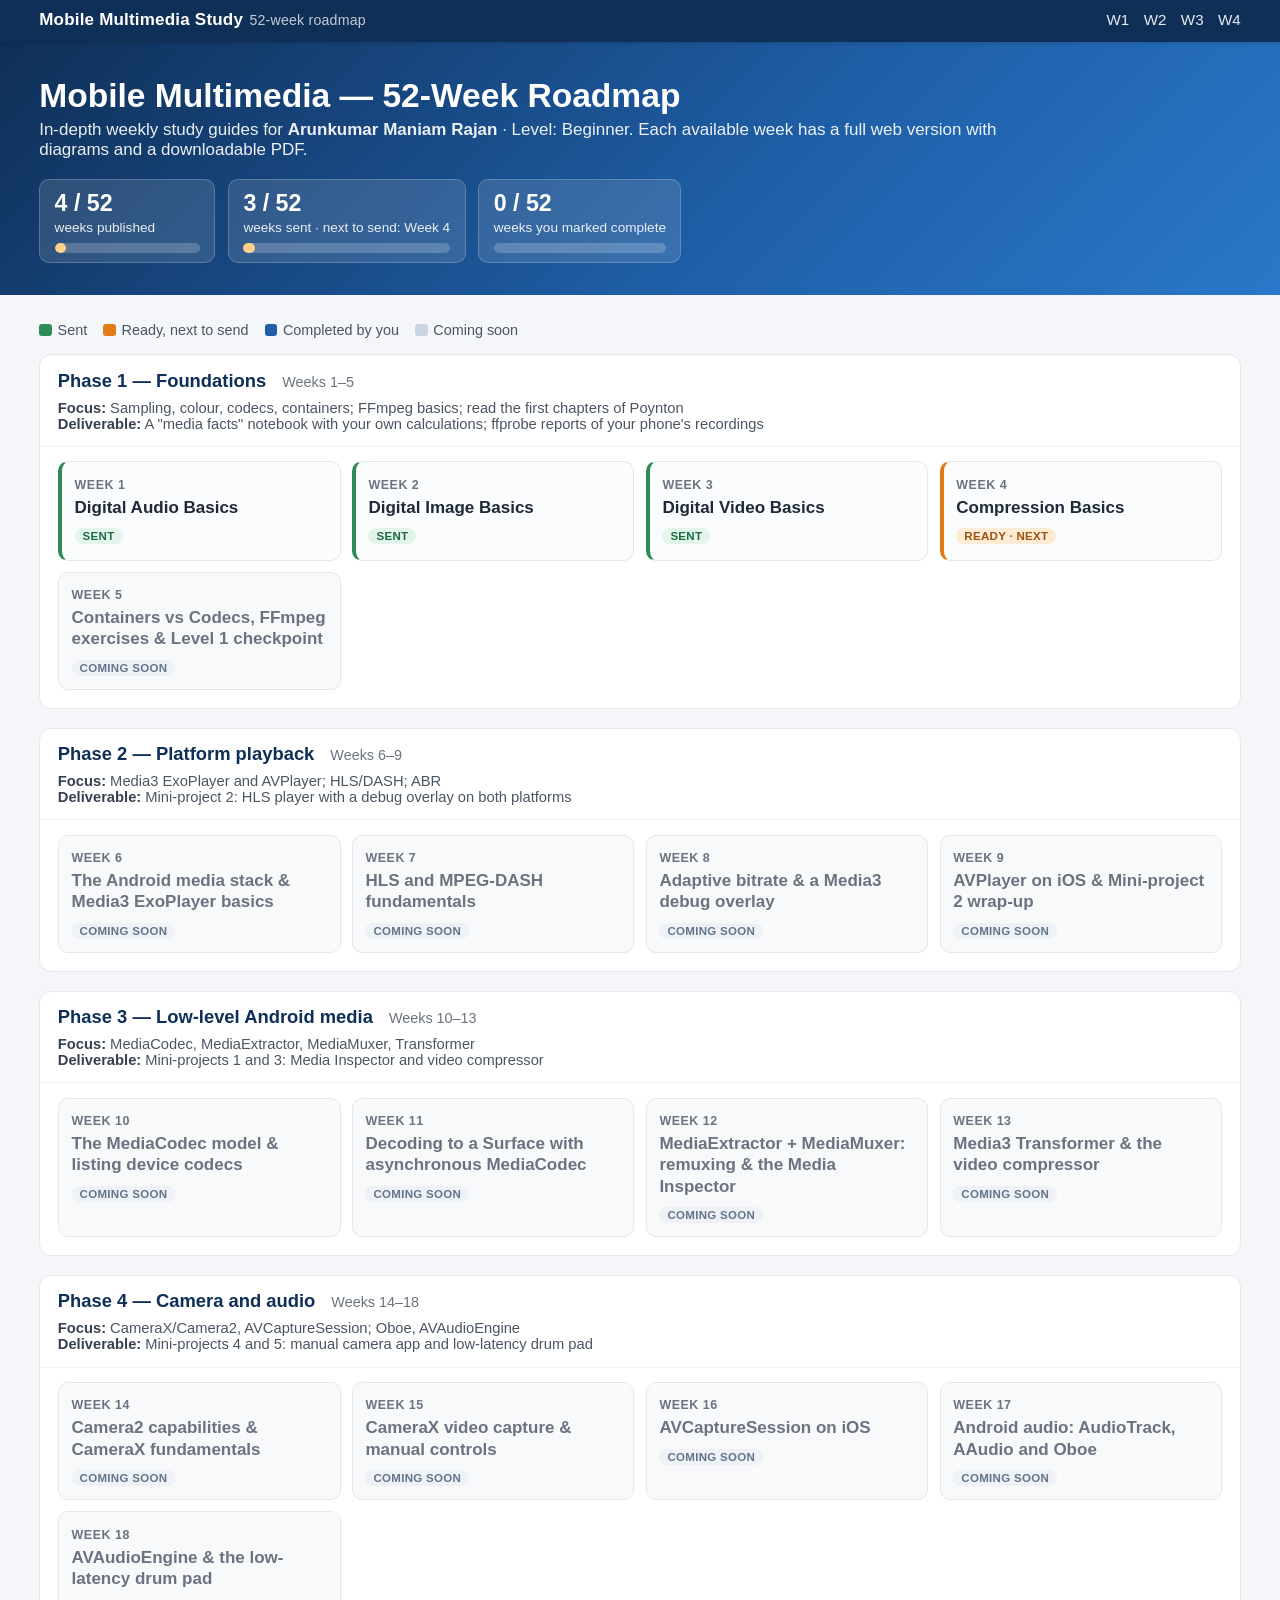
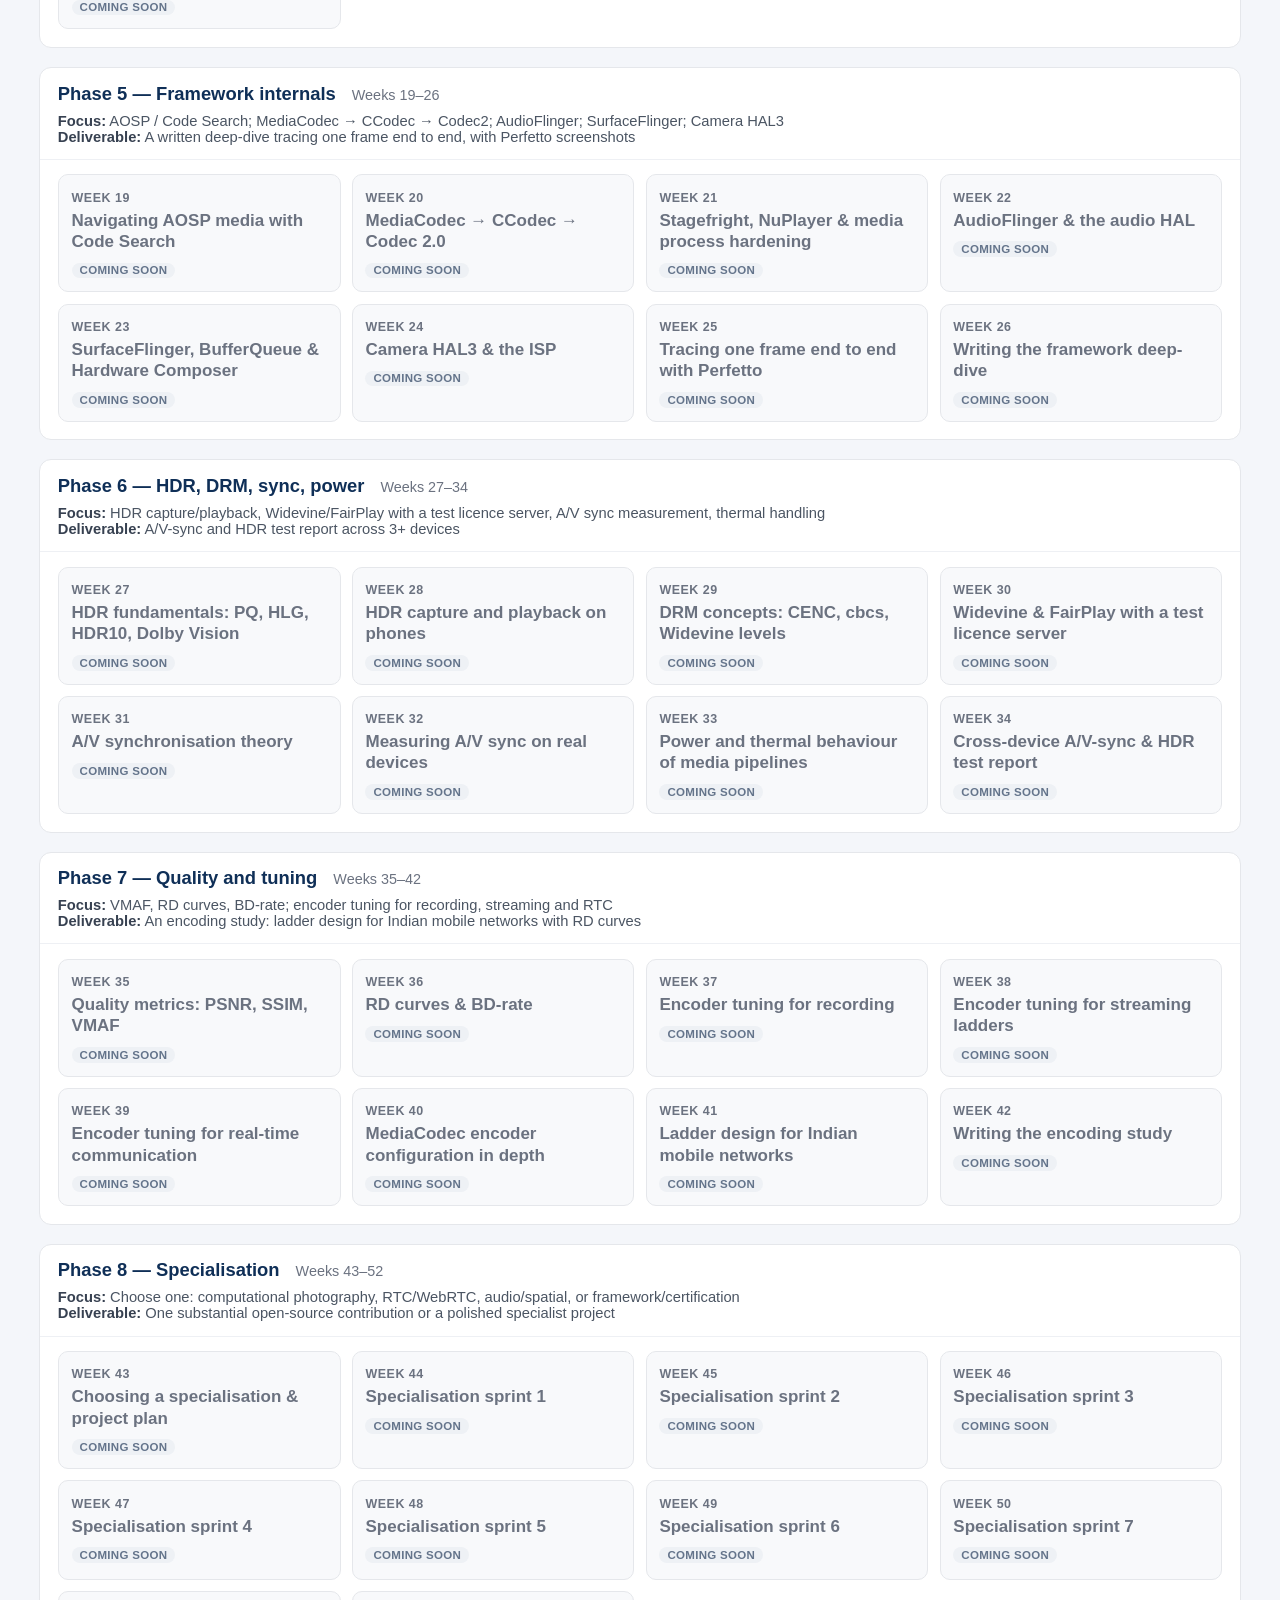
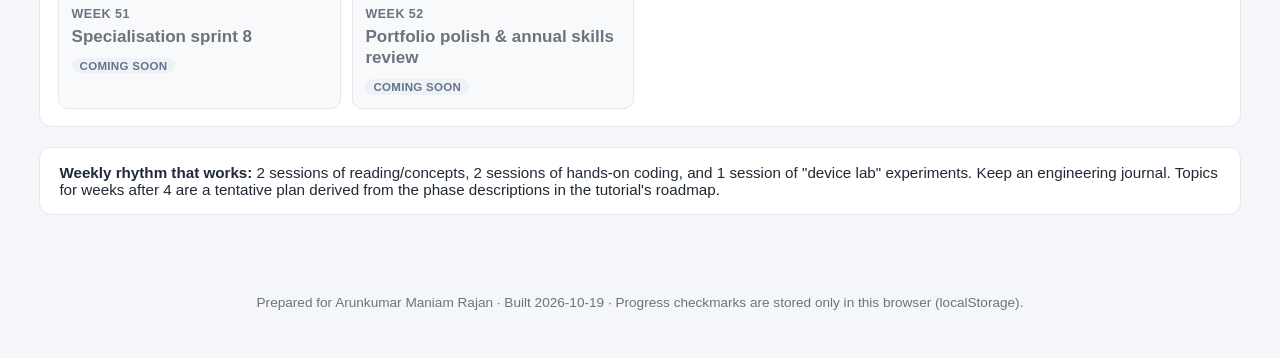
==== index.html @ 321864ba "Mobile multimedia study site: weeks 1-4" ====
<!doctype html><html lang="en-IN"><head><meta charset="utf-8">
<meta name="viewport" content="width=device-width, initial-scale=1">
<title>Mobile Multimedia — 52-Week Study Roadmap</title>
<link rel="stylesheet" href="assets/pygments.css"><link rel="stylesheet" href="assets/content.css">
<link rel="stylesheet" href="assets/site.css">
<script defer src="assets/app.js"></script></head><body><div class="topbar"><div class="inner">
<a class="brand" href="index.html">Mobile Multimedia Study<small>52-week roadmap</small></a>
<nav><a href="weeks/week-01.html">W1</a><a href="weeks/week-02.html">W2</a><a href="weeks/week-03.html">W3</a><a href="weeks/week-04.html">W4</a></nav></div><div class="readbar"></div></div>
<section class="hero"><div class="inner">
  <h1>Mobile Multimedia — 52-Week Roadmap</h1>
  <p>In-depth weekly study guides for <b>Arunkumar Maniam Rajan</b> · Level: Beginner.
  Each available week has a full web version with diagrams and a downloadable PDF.</p>
  <div class="stats">
    <div class="stat"><b>4 / 52</b><span>weeks published</span><div class="pbar"><i style="width:7.7%"></i></div></div>
    <div class="stat"><b>3 / 52</b><span>weeks sent · next to send: Week 4</span><div class="pbar"><i style="width:5.8%"></i></div></div>
    <div class="stat"><b id="stat-done">0 / 52</b><span>weeks you marked complete</span><div class="pbar"><i class="done" id="bar-done" style="width:0"></i></div></div>
  </div>
</div></section>
<main class="page">
  <div class="legend"><span class="l-sent">Sent</span><span class="l-ready">Ready, next to send</span>
  <span class="l-done">Completed by you</span><span class="l-soon">Coming soon</span></div>
  <section class="phase"><header><h2>Phase 1 — Foundations</h2>
<span class="wk">Weeks 1–5</span><p><b>Focus:</b> Sampling, colour, codecs, containers; FFmpeg basics; read the first chapters of Poynton<br><b>Deliverable:</b> A &quot;media facts&quot; notebook with your own calculations; ffprobe reports of your phone&#x27;s recordings</p>
</header><div class="weeks"><a class="card available" data-week="1" data-available="1" href="weeks/week-01.html"><span class="num">Week 1</span><span class="t">Digital Audio Basics</span><span class="badge b-sent">SENT</span></a><a class="card available" data-week="2" data-available="1" href="weeks/week-02.html"><span class="num">Week 2</span><span class="t">Digital Image Basics</span><span class="badge b-sent">SENT</span></a><a class="card available" data-week="3" data-available="1" href="weeks/week-03.html"><span class="num">Week 3</span><span class="t">Digital Video Basics</span><span class="badge b-sent">SENT</span></a><a class="card available ready" data-week="4" data-available="1" href="weeks/week-04.html"><span class="num">Week 4</span><span class="t">Compression Basics</span><span class="badge b-ready">READY · NEXT</span></a><div class="card soon" data-week="5" data-available="0"><span class="num">Week 5</span><span class="t">Containers vs Codecs, FFmpeg exercises &amp; Level 1 checkpoint</span><span class="badge b-soon">COMING SOON</span></div></div></section><section class="phase"><header><h2>Phase 2 — Platform playback</h2>
<span class="wk">Weeks 6–9</span><p><b>Focus:</b> Media3 ExoPlayer and AVPlayer; HLS/DASH; ABR<br><b>Deliverable:</b> Mini-project 2: HLS player with a debug overlay on both platforms</p>
</header><div class="weeks"><div class="card soon" data-week="6" data-available="0"><span class="num">Week 6</span><span class="t">The Android media stack &amp; Media3 ExoPlayer basics</span><span class="badge b-soon">COMING SOON</span></div><div class="card soon" data-week="7" data-available="0"><span class="num">Week 7</span><span class="t">HLS and MPEG-DASH fundamentals</span><span class="badge b-soon">COMING SOON</span></div><div class="card soon" data-week="8" data-available="0"><span class="num">Week 8</span><span class="t">Adaptive bitrate &amp; a Media3 debug overlay</span><span class="badge b-soon">COMING SOON</span></div><div class="card soon" data-week="9" data-available="0"><span class="num">Week 9</span><span class="t">AVPlayer on iOS &amp; Mini-project 2 wrap-up</span><span class="badge b-soon">COMING SOON</span></div></div></section><section class="phase"><header><h2>Phase 3 — Low-level Android media</h2>
<span class="wk">Weeks 10–13</span><p><b>Focus:</b> MediaCodec, MediaExtractor, MediaMuxer, Transformer<br><b>Deliverable:</b> Mini-projects 1 and 3: Media Inspector and video compressor</p>
</header><div class="weeks"><div class="card soon" data-week="10" data-available="0"><span class="num">Week 10</span><span class="t">The MediaCodec model &amp; listing device codecs</span><span class="badge b-soon">COMING SOON</span></div><div class="card soon" data-week="11" data-available="0"><span class="num">Week 11</span><span class="t">Decoding to a Surface with asynchronous MediaCodec</span><span class="badge b-soon">COMING SOON</span></div><div class="card soon" data-week="12" data-available="0"><span class="num">Week 12</span><span class="t">MediaExtractor + MediaMuxer: remuxing &amp; the Media Inspector</span><span class="badge b-soon">COMING SOON</span></div><div class="card soon" data-week="13" data-available="0"><span class="num">Week 13</span><span class="t">Media3 Transformer &amp; the video compressor</span><span class="badge b-soon">COMING SOON</span></div></div></section><section class="phase"><header><h2>Phase 4 — Camera and audio</h2>
<span class="wk">Weeks 14–18</span><p><b>Focus:</b> CameraX/Camera2, AVCaptureSession; Oboe, AVAudioEngine<br><b>Deliverable:</b> Mini-projects 4 and 5: manual camera app and low-latency drum pad</p>
</header><div class="weeks"><div class="card soon" data-week="14" data-available="0"><span class="num">Week 14</span><span class="t">Camera2 capabilities &amp; CameraX fundamentals</span><span class="badge b-soon">COMING SOON</span></div><div class="card soon" data-week="15" data-available="0"><span class="num">Week 15</span><span class="t">CameraX video capture &amp; manual controls</span><span class="badge b-soon">COMING SOON</span></div><div class="card soon" data-week="16" data-available="0"><span class="num">Week 16</span><span class="t">AVCaptureSession on iOS</span><span class="badge b-soon">COMING SOON</span></div><div class="card soon" data-week="17" data-available="0"><span class="num">Week 17</span><span class="t">Android audio: AudioTrack, AAudio and Oboe</span><span class="badge b-soon">COMING SOON</span></div><div class="card soon" data-week="18" data-available="0"><span class="num">Week 18</span><span class="t">AVAudioEngine &amp; the low-latency drum pad</span><span class="badge b-soon">COMING SOON</span></div></div></section><section class="phase"><header><h2>Phase 5 — Framework internals</h2>
<span class="wk">Weeks 19–26</span><p><b>Focus:</b> AOSP / Code Search; MediaCodec → CCodec → Codec2; AudioFlinger; SurfaceFlinger; Camera HAL3<br><b>Deliverable:</b> A written deep-dive tracing one frame end to end, with Perfetto screenshots</p>
</header><div class="weeks"><div class="card soon" data-week="19" data-available="0"><span class="num">Week 19</span><span class="t">Navigating AOSP media with Code Search</span><span class="badge b-soon">COMING SOON</span></div><div class="card soon" data-week="20" data-available="0"><span class="num">Week 20</span><span class="t">MediaCodec → CCodec → Codec 2.0</span><span class="badge b-soon">COMING SOON</span></div><div class="card soon" data-week="21" data-available="0"><span class="num">Week 21</span><span class="t">Stagefright, NuPlayer &amp; media process hardening</span><span class="badge b-soon">COMING SOON</span></div><div class="card soon" data-week="22" data-available="0"><span class="num">Week 22</span><span class="t">AudioFlinger &amp; the audio HAL</span><span class="badge b-soon">COMING SOON</span></div><div class="card soon" data-week="23" data-available="0"><span class="num">Week 23</span><span class="t">SurfaceFlinger, BufferQueue &amp; Hardware Composer</span><span class="badge b-soon">COMING SOON</span></div><div class="card soon" data-week="24" data-available="0"><span class="num">Week 24</span><span class="t">Camera HAL3 &amp; the ISP</span><span class="badge b-soon">COMING SOON</span></div><div class="card soon" data-week="25" data-available="0"><span class="num">Week 25</span><span class="t">Tracing one frame end to end with Perfetto</span><span class="badge b-soon">COMING SOON</span></div><div class="card soon" data-week="26" data-available="0"><span class="num">Week 26</span><span class="t">Writing the framework deep-dive</span><span class="badge b-soon">COMING SOON</span></div></div></section><section class="phase"><header><h2>Phase 6 — HDR, DRM, sync, power</h2>
<span class="wk">Weeks 27–34</span><p><b>Focus:</b> HDR capture/playback, Widevine/FairPlay with a test licence server, A/V sync measurement, thermal handling<br><b>Deliverable:</b> A/V-sync and HDR test report across 3+ devices</p>
</header><div class="weeks"><div class="card soon" data-week="27" data-available="0"><span class="num">Week 27</span><span class="t">HDR fundamentals: PQ, HLG, HDR10, Dolby Vision</span><span class="badge b-soon">COMING SOON</span></div><div class="card soon" data-week="28" data-available="0"><span class="num">Week 28</span><span class="t">HDR capture and playback on phones</span><span class="badge b-soon">COMING SOON</span></div><div class="card soon" data-week="29" data-available="0"><span class="num">Week 29</span><span class="t">DRM concepts: CENC, cbcs, Widevine levels</span><span class="badge b-soon">COMING SOON</span></div><div class="card soon" data-week="30" data-available="0"><span class="num">Week 30</span><span class="t">Widevine &amp; FairPlay with a test licence server</span><span class="badge b-soon">COMING SOON</span></div><div class="card soon" data-week="31" data-available="0"><span class="num">Week 31</span><span class="t">A/V synchronisation theory</span><span class="badge b-soon">COMING SOON</span></div><div class="card soon" data-week="32" data-available="0"><span class="num">Week 32</span><span class="t">Measuring A/V sync on real devices</span><span class="badge b-soon">COMING SOON</span></div><div class="card soon" data-week="33" data-available="0"><span class="num">Week 33</span><span class="t">Power and thermal behaviour of media pipelines</span><span class="badge b-soon">COMING SOON</span></div><div class="card soon" data-week="34" data-available="0"><span class="num">Week 34</span><span class="t">Cross-device A/V-sync &amp; HDR test report</span><span class="badge b-soon">COMING SOON</span></div></div></section><section class="phase"><header><h2>Phase 7 — Quality and tuning</h2>
<span class="wk">Weeks 35–42</span><p><b>Focus:</b> VMAF, RD curves, BD-rate; encoder tuning for recording, streaming and RTC<br><b>Deliverable:</b> An encoding study: ladder design for Indian mobile networks with RD curves</p>
</header><div class="weeks"><div class="card soon" data-week="35" data-available="0"><span class="num">Week 35</span><span class="t">Quality metrics: PSNR, SSIM, VMAF</span><span class="badge b-soon">COMING SOON</span></div><div class="card soon" data-week="36" data-available="0"><span class="num">Week 36</span><span class="t">RD curves &amp; BD-rate</span><span class="badge b-soon">COMING SOON</span></div><div class="card soon" data-week="37" data-available="0"><span class="num">Week 37</span><span class="t">Encoder tuning for recording</span><span class="badge b-soon">COMING SOON</span></div><div class="card soon" data-week="38" data-available="0"><span class="num">Week 38</span><span class="t">Encoder tuning for streaming ladders</span><span class="badge b-soon">COMING SOON</span></div><div class="card soon" data-week="39" data-available="0"><span class="num">Week 39</span><span class="t">Encoder tuning for real-time communication</span><span class="badge b-soon">COMING SOON</span></div><div class="card soon" data-week="40" data-available="0"><span class="num">Week 40</span><span class="t">MediaCodec encoder configuration in depth</span><span class="badge b-soon">COMING SOON</span></div><div class="card soon" data-week="41" data-available="0"><span class="num">Week 41</span><span class="t">Ladder design for Indian mobile networks</span><span class="badge b-soon">COMING SOON</span></div><div class="card soon" data-week="42" data-available="0"><span class="num">Week 42</span><span class="t">Writing the encoding study</span><span class="badge b-soon">COMING SOON</span></div></div></section><section class="phase"><header><h2>Phase 8 — Specialisation</h2>
<span class="wk">Weeks 43–52</span><p><b>Focus:</b> Choose one: computational photography, RTC/WebRTC, audio/spatial, or framework/certification<br><b>Deliverable:</b> One substantial open-source contribution or a polished specialist project</p>
</header><div class="weeks"><div class="card soon" data-week="43" data-available="0"><span class="num">Week 43</span><span class="t">Choosing a specialisation &amp; project plan</span><span class="badge b-soon">COMING SOON</span></div><div class="card soon" data-week="44" data-available="0"><span class="num">Week 44</span><span class="t">Specialisation sprint 1</span><span class="badge b-soon">COMING SOON</span></div><div class="card soon" data-week="45" data-available="0"><span class="num">Week 45</span><span class="t">Specialisation sprint 2</span><span class="badge b-soon">COMING SOON</span></div><div class="card soon" data-week="46" data-available="0"><span class="num">Week 46</span><span class="t">Specialisation sprint 3</span><span class="badge b-soon">COMING SOON</span></div><div class="card soon" data-week="47" data-available="0"><span class="num">Week 47</span><span class="t">Specialisation sprint 4</span><span class="badge b-soon">COMING SOON</span></div><div class="card soon" data-week="48" data-available="0"><span class="num">Week 48</span><span class="t">Specialisation sprint 5</span><span class="badge b-soon">COMING SOON</span></div><div class="card soon" data-week="49" data-available="0"><span class="num">Week 49</span><span class="t">Specialisation sprint 6</span><span class="badge b-soon">COMING SOON</span></div><div class="card soon" data-week="50" data-available="0"><span class="num">Week 50</span><span class="t">Specialisation sprint 7</span><span class="badge b-soon">COMING SOON</span></div><div class="card soon" data-week="51" data-available="0"><span class="num">Week 51</span><span class="t">Specialisation sprint 8</span><span class="badge b-soon">COMING SOON</span></div><div class="card soon" data-week="52" data-available="0"><span class="num">Week 52</span><span class="t">Portfolio polish &amp; annual skills review</span><span class="badge b-soon">COMING SOON</span></div></div></section>
  <div class="howto"><b>Weekly rhythm that works:</b> 2 sessions of reading/concepts, 2 sessions of hands-on coding, and 1 session of
  "device lab" experiments. Keep an engineering journal. Topics for weeks after 4 are a tentative plan derived from the phase
  descriptions in the tutorial's roadmap.</div>
</main>
<footer class="site">Prepared for Arunkumar Maniam Rajan · Built 2026-10-19 ·
Progress checkmarks are stored only in this browser (localStorage).</footer></body></html>
---- assets/pygments.css ----
pre { line-height: 125%; }
td.linenos .normal { color: #666666; background-color: transparent; padding-left: 5px; padding-right: 5px; }
span.linenos { color: #666666; background-color: transparent; padding-left: 5px; padding-right: 5px; }
td.linenos .special { color: #000000; background-color: #ffffc0; padding-left: 5px; padding-right: 5px; }
span.linenos.special { color: #000000; background-color: #ffffc0; padding-left: 5px; padding-right: 5px; }
.highlight .hll { background-color: #ffffcc }
.highlight { background: #f0f0f0; }
.highlight .c { color: #60A0B0; font-style: italic } /* Comment */
.highlight .err { border: 1px solid #F00 } /* Error */
.highlight .k { color: #007020; font-weight: bold } /* Keyword */
.highlight .o { color: #666 } /* Operator */
.highlight .ch { color: #60A0B0; font-style: italic } /* Comment.Hashbang */
.highlight .cm { color: #60A0B0; font-style: italic } /* Comment.Multiline */
.highlight .cp { color: #007020 } /* Comment.Preproc */
.highlight .cpf { color: #60A0B0; font-style: italic } /* Comment.PreprocFile */
.highlight .c1 { color: #60A0B0; font-style: italic } /* Comment.Single */
.highlight .cs { color: #60A0B0; background-color: #FFF0F0 } /* Comment.Special */
.highlight .gd { color: #A00000 } /* Generic.Deleted */
.highlight .ge { font-style: italic } /* Generic.Emph */
.highlight .ges { font-weight: bold; font-style: italic } /* Generic.EmphStrong */
.highlight .gr { color: #F00 } /* Generic.Error */
.highlight .gh { color: #000080; font-weight: bold } /* Generic.Heading */
.highlight .gi { color: #00A000 } /* Generic.Inserted */
.highlight .go { color: #888 } /* Generic.Output */
.highlight .gp { color: #C65D09; font-weight: bold } /* Generic.Prompt */
.highlight .gs { font-weight: bold } /* Generic.Strong */
.highlight .gu { color: #800080; font-weight: bold } /* Generic.Subheading */
.highlight .gt { color: #04D } /* Generic.Traceback */
.highlight .kc { color: #007020; font-weight: bold } /* Keyword.Constant */
.highlight .kd { color: #007020; font-weight: bold } /* Keyword.Declaration */
.highlight .kn { color: #007020; font-weight: bold } /* Keyword.Namespace */
.highlight .kp { color: #007020 } /* Keyword.Pseudo */
.highlight .kr { color: #007020; font-weight: bold } /* Keyword.Reserved */
.highlight .kt { color: #902000 } /* Keyword.Type */
.highlight .m { color: #40A070 } /* Literal.Number */
.highlight .s { color: #4070A0 } /* Literal.String */
.highlight .na { color: #4070A0 } /* Name.Attribute */
.highlight .nb { color: #007020 } /* Name.Builtin */
.highlight .nc { color: #0E84B5; font-weight: bold } /* Name.Class */
.highlight .no { color: #60ADD5 } /* Name.Constant */
.highlight .nd { color: #555; font-weight: bold } /* Name.Decorator */
.highlight .ni { color: #D55537; font-weight: bold } /* Name.Entity */
.highlight .ne { color: #007020 } /* Name.Exception */
.highlight .nf { color: #06287E } /* Name.Function */
.highlight .nl { color: #002070; font-weight: bold } /* Name.Label */
.highlight .nn { color: #0E84B5; font-weight: bold } /* Name.Namespace */
.highlight .nt { color: #062873; font-weight: bold } /* Name.Tag */
.highlight .nv { color: #BB60D5 } /* Name.Variable */
.highlight .ow { color: #007020; font-weight: bold } /* Operator.Word */
.highlight .w { color: #BBB } /* Text.Whitespace */
.highlight .mb { color: #40A070 } /* Literal.Number.Bin */
.highlight .mf { color: #40A070 } /* Literal.Number.Float */
.highlight .mh { color: #40A070 } /* Literal.Number.Hex */
.highlight .mi { color: #40A070 } /* Literal.Number.Integer */
.highlight .mo { color: #40A070 } /* Literal.Number.Oct */
.highlight .sa { color: #4070A0 } /* Literal.String.Affix */
.highlight .sb { color: #4070A0 } /* Literal.String.Backtick */
.highlight .sc { color: #4070A0 } /* Literal.String.Char */
.highlight .dl { color: #4070A0 } /* Literal.String.Delimiter */
.highlight .sd { color: #4070A0; font-style: italic } /* Literal.String.Doc */
.highlight .s2 { color: #4070A0 } /* Literal.String.Double */
.highlight .se { color: #4070A0; font-weight: bold } /* Literal.String.Escape */
.highlight .sh { color: #4070A0 } /* Literal.String.Heredoc */
.highlight .si { color: #70A0D0; font-style: italic } /* Literal.String.Interpol */
.highlight .sx { color: #C65D09 } /* Literal.String.Other */
.highlight .sr { color: #235388 } /* Literal.String.Regex */
.highlight .s1 { color: #4070A0 } /* Literal.String.Single */
.highlight .ss { color: #517918 } /* Literal.String.Symbol */
.highlight .bp { color: #007020 } /* Name.Builtin.Pseudo */
.highlight .fm { color: #06287E } /* Name.Function.Magic */
.highlight .vc { color: #BB60D5 } /* Name.Variable.Class */
.highlight .vg { color: #BB60D5 } /* Name.Variable.Global */
.highlight .vi { color: #BB60D5 } /* Name.Variable.Instance */
.highlight .vm { color: #BB60D5 } /* Name.Variable.Magic */
.highlight .il { color: #40A070 } /* Literal.Number.Integer.Long */
---- assets/content.css ----
/* Shared typography for study content (site + PDF) */
:root {
  --ink: #1f2937; --muted: #6b7280; --line: #e5e7eb; --brand: #1f5fa8; --brand-2: #e07b16;
  --bg-soft: #f6f8fb; --code-bg: #f6f8fa; --note: #1f5fa8; --tip: #2e8b57; --warn: #c0392b; --example: #7b4fa8;
}
.content { color: var(--ink); line-height: 1.62; }
.content h2 { font-size: 1.55em; margin: 1.6em 0 0.5em; padding-bottom: 0.25em; border-bottom: 2px solid var(--brand); color: #0f2f57; }
.content h3 { font-size: 1.18em; margin: 1.35em 0 0.4em; color: #12355e; }
.content h4 { font-size: 1.02em; margin: 1.1em 0 0.3em; }
.content p { margin: 0.55em 0; }
.content a { color: var(--brand); }
.content ul, .content ol { padding-left: 1.4em; margin: 0.5em 0; }
.content li { margin: 0.2em 0; }
.content code { font-family: "IBM Plex Mono", "Fira Code", "DejaVu Sans Mono", ui-monospace, Menlo, monospace; font-size: 0.86em;
  background: var(--code-bg); border: 1px solid #eceff3; border-radius: 4px; padding: 0.05em 0.3em; }
.content pre { background: var(--code-bg); border: 1px solid #e3e8ef; border-left: 4px solid var(--brand); border-radius: 6px;
  padding: 0.75em 0.9em; overflow-x: auto; line-height: 1.42; font-size: 0.84em; }
.content pre code { background: none; border: 0; padding: 0; font-size: 1em; white-space: pre; }
.content .highlight { margin: 0.8em 0; }
.content table { border-collapse: collapse; width: 100%; margin: 0.9em 0; font-size: 0.9em; }
.content th, .content td { border: 1px solid var(--line); padding: 0.4em 0.55em; vertical-align: top; text-align: left; }
.content thead th { background: #eaf1fa; color: #0f2f57; }
.content tbody tr:nth-child(even) td { background: #fafbfc; }
.content figure { margin: 1.1em 0; text-align: center; }
.content figure img { max-width: 100%; height: auto; }
.content figcaption { font-size: 0.86em; color: var(--muted); margin-top: 0.35em; }
.content figcaption b { color: var(--ink); }
.content p.eq { text-align: center; font-family: inherit; font-size: 1.04em; background: var(--bg-soft);
  border-radius: 6px; padding: 0.55em 0.8em; margin: 0.9em 0; }
.content .admonition { border: 1px solid var(--line); border-left: 5px solid var(--note); border-radius: 6px; background: #f7faff;
  padding: 0.55em 0.95em; margin: 1em 0; }
.content .admonition-title { font-weight: 700; margin: 0.15em 0 0.35em; color: var(--note); }
.content .admonition.tip { border-left-color: var(--tip); background: #f4fbf7; } .content .admonition.tip .admonition-title { color: var(--tip); }
.content .admonition.warning { border-left-color: var(--warn); background: #fdf5f4; } .content .admonition.warning .admonition-title { color: var(--warn); }
.content .admonition.example { border-left-color: var(--example); background: #f8f5fc; } .content .admonition.example .admonition-title { color: var(--example); }
.content .admonition pre { background: #fff; }
.content .answer-key ol > li { margin: 0.45em 0; }
.content sub, .content sup { line-height: 0; }
.content .highlight { background: none; }
---- assets/site.css ----
/* Study website layout */
* { box-sizing: border-box; }
html { scroll-behavior: smooth; }
body { margin: 0; font-family: "Source Sans 3", "Fira Sans", "Segoe UI", Roboto, "Helvetica Neue", Arial, sans-serif;
  font-size: 17px; color: #1f2937; background: #f4f6fa; }
a { color: #1f5fa8; }
.topbar { position: sticky; top: 0; z-index: 20; background: #0f2f57; color: #fff; box-shadow: 0 1px 4px rgba(0,0,0,.15); }
.topbar .inner { max-width: 1240px; margin: 0 auto; display: flex; align-items: center; gap: 1rem; padding: 0.6rem 1.2rem; }
.topbar a { color: #fff; text-decoration: none; }
.brand { font-weight: 700; letter-spacing: .2px; }
.brand small { font-weight: 400; opacity: .75; margin-left: .4rem; }
.topbar nav { margin-left: auto; display: flex; gap: .9rem; font-size: .95rem; }
.topbar nav a { opacity: .9; } .topbar nav a:hover { opacity: 1; text-decoration: underline; }
.readbar { height: 3px; background: #e07b16; width: 0; transition: width .1s linear; }

.hero { background: linear-gradient(135deg, #0f2f57 0%, #1f5fa8 60%, #2a78c9 100%); color: #fff; }
.hero .inner { max-width: 1240px; margin: 0 auto; padding: 2.2rem 1.2rem 2rem; }
.hero h1 { margin: 0 0 .3rem; font-size: 2.1rem; }
.hero p { margin: .3rem 0; opacity: .92; max-width: 60rem; }
.stats { display: flex; flex-wrap: wrap; gap: .8rem; margin-top: 1.2rem; }
.stat { background: rgba(255,255,255,.12); border: 1px solid rgba(255,255,255,.2); border-radius: 10px; padding: .6rem .9rem; min-width: 11rem; }
.stat b { display: block; font-size: 1.45rem; }
.stat span { font-size: .85rem; opacity: .9; }
.pbar { height: 10px; background: rgba(255,255,255,.2); border-radius: 6px; overflow: hidden; margin-top: .35rem; position: relative; }
.pbar i { position: absolute; left: 0; top: 0; bottom: 0; background: #ffd08a; border-radius: 6px; }
.pbar i.done { background: #7ee2a8; }
.page { max-width: 1240px; margin: 0 auto; padding: 1.5rem 1.2rem 3rem; }
.legend { display: flex; flex-wrap: wrap; gap: 1rem; font-size: .9rem; color: #4b5563; margin: .2rem 0 1rem; }
.legend span::before { content: ""; display: inline-block; width: .8rem; height: .8rem; border-radius: 3px; margin-right: .35rem; vertical-align: -1px; }
.legend .l-sent::before { background: #2e8b57; } .legend .l-ready::before { background: #e07b16; }
.legend .l-soon::before { background: #cbd5e1; } .legend .l-done::before { background: #1f5fa8; }
.phase { background: #fff; border: 1px solid #e5e7eb; border-radius: 12px; margin: 0 0 1.2rem; overflow: hidden; }
.phase header { padding: .9rem 1.1rem; border-bottom: 1px solid #eef0f4; display: flex; flex-wrap: wrap; gap: .3rem 1rem; align-items: baseline; }
.phase header h2 { margin: 0; font-size: 1.15rem; color: #0f2f57; }
.phase header .wk { color: #6b7280; font-size: .9rem; }
.phase header p { margin: .2rem 0 0; flex-basis: 100%; font-size: .92rem; color: #4b5563; }
.phase header p b { color: #374151; }
.weeks { display: grid; grid-template-columns: repeat(auto-fill, minmax(230px, 1fr)); gap: .7rem; padding: .9rem 1.1rem 1.1rem; }
.card { position: relative; display: block; border: 1px solid #e5e7eb; border-radius: 10px; padding: .7rem .8rem .75rem; background: #fbfcfe;
  text-decoration: none; color: inherit; min-height: 6.2rem; transition: transform .12s, box-shadow .12s; }
a.card:hover { transform: translateY(-2px); box-shadow: 0 6px 16px rgba(15,47,87,.12); border-color: #bcd0ea; }
.card .num { font-size: .78rem; font-weight: 700; color: #6b7280; text-transform: uppercase; letter-spacing: .5px; }
.card .t { display: block; font-weight: 600; margin: .2rem 0 .45rem; line-height: 1.25; }
.badge { display: inline-block; font-size: .72rem; font-weight: 700; padding: .12rem .5rem; border-radius: 99px; letter-spacing: .3px; }
.b-sent { background: #e3f4ea; color: #1d6b40; } .b-ready { background: #fdebd6; color: #9a520c; } .b-soon { background: #eef1f5; color: #64748b; }
.b-done { background: #dbe8f7; color: #154a85; }
.card.soon { background: #f8f9fb; color: #6b7280; }
.card.available { border-left: 4px solid #2e8b57; } .card.ready { border-left: 4px solid #e07b16; }
.card.completed { border-left-color: #1f5fa8; }
.card .pdf { position: absolute; right: .6rem; top: .55rem; font-size: .75rem; }
.howto { background: #fff; border: 1px solid #e5e7eb; border-radius: 12px; padding: 1rem 1.2rem; font-size: .95rem; }
footer.site { color: #6b7280; font-size: .85rem; text-align: center; padding: 2rem 1rem 3rem; }

/* Week page */
.wk-hero { background: #fff; border-bottom: 1px solid #e5e7eb; }
.wk-hero .inner { max-width: 1240px; margin: 0 auto; padding: 1.6rem 1.2rem 1.2rem; }
.wk-hero .kicker { color: #e07b16; font-weight: 700; text-transform: uppercase; font-size: .82rem; letter-spacing: .8px; }
.wk-hero h1 { margin: .2rem 0 .4rem; font-size: 2rem; color: #0f2f57; }
.wk-hero .meta { color: #4b5563; font-size: .95rem; display: flex; flex-wrap: wrap; gap: .4rem 1.2rem; }
.wk-hero .summary { max-width: 62rem; color: #374151; margin: .6rem 0 0; }
.actions { display: flex; flex-wrap: wrap; gap: .6rem; margin-top: 1rem; align-items: center; }
.btn { display: inline-flex; align-items: center; gap: .4rem; padding: .5rem .9rem; border-radius: 8px; background: #1f5fa8; color: #fff;
  text-decoration: none; font-weight: 600; font-size: .95rem; border: 0; cursor: pointer; }
.btn.secondary { background: #eef3fa; color: #154a85; border: 1px solid #cfdcee; }
.btn.done { background: #2e8b57; }
.layout { max-width: 1240px; margin: 0 auto; display: grid; grid-template-columns: 270px minmax(0, 1fr); gap: 1.6rem; padding: 1.4rem 1.2rem 3rem; }
.toc { position: sticky; top: 4.2rem; align-self: start; max-height: calc(100vh - 5rem); overflow: auto; font-size: .9rem;
  background: #fff; border: 1px solid #e5e7eb; border-radius: 10px; padding: .8rem .9rem; }
.toc h4 { margin: 0 0 .5rem; font-size: .8rem; text-transform: uppercase; letter-spacing: .6px; color: #6b7280; }
.toc ol { list-style: none; margin: 0; padding: 0; }
.toc li { margin: .15rem 0; }
.toc li.l3 { padding-left: .9rem; font-size: .86rem; }
.toc a { color: #374151; text-decoration: none; display: block; padding: .1rem .3rem; border-radius: 4px; }
.toc a:hover, .toc a.active { background: #eef3fa; color: #154a85; }
.toc .chk { color: #2e8b57; font-weight: 700; margin-left: .2rem; }
article.content { background: #fff; border: 1px solid #e5e7eb; border-radius: 12px; padding: 1.2rem 2rem 2rem; min-width: 0; }
article.content h2:first-child { margin-top: .4rem; }
.ex-check { font-size: .82rem; font-weight: 500; margin-left: .6rem; color: #4b5563; white-space: nowrap; }
.ex-check input { vertical-align: -2px; }
.answer-key.hidden > *:not(h2):not(.reveal) { display: none; }
.reveal { margin: .5rem 0 1rem; }
.pager { display: flex; justify-content: space-between; gap: 1rem; margin-top: 2rem; padding-top: 1rem; border-top: 1px solid #e5e7eb; }
.pager a { text-decoration: none; }
@media (max-width: 960px) {
  .layout { grid-template-columns: 1fr; }
  .toc { position: static; max-height: none; }
  article.content { padding: 1rem 1.1rem 1.5rem; }
  body { font-size: 16px; }
  .topbar nav { display: none; }
}
@media print { .topbar, .toc, .actions, .pager, .reveal { display: none !important; } .answer-key.hidden > * { display: block !important; } }
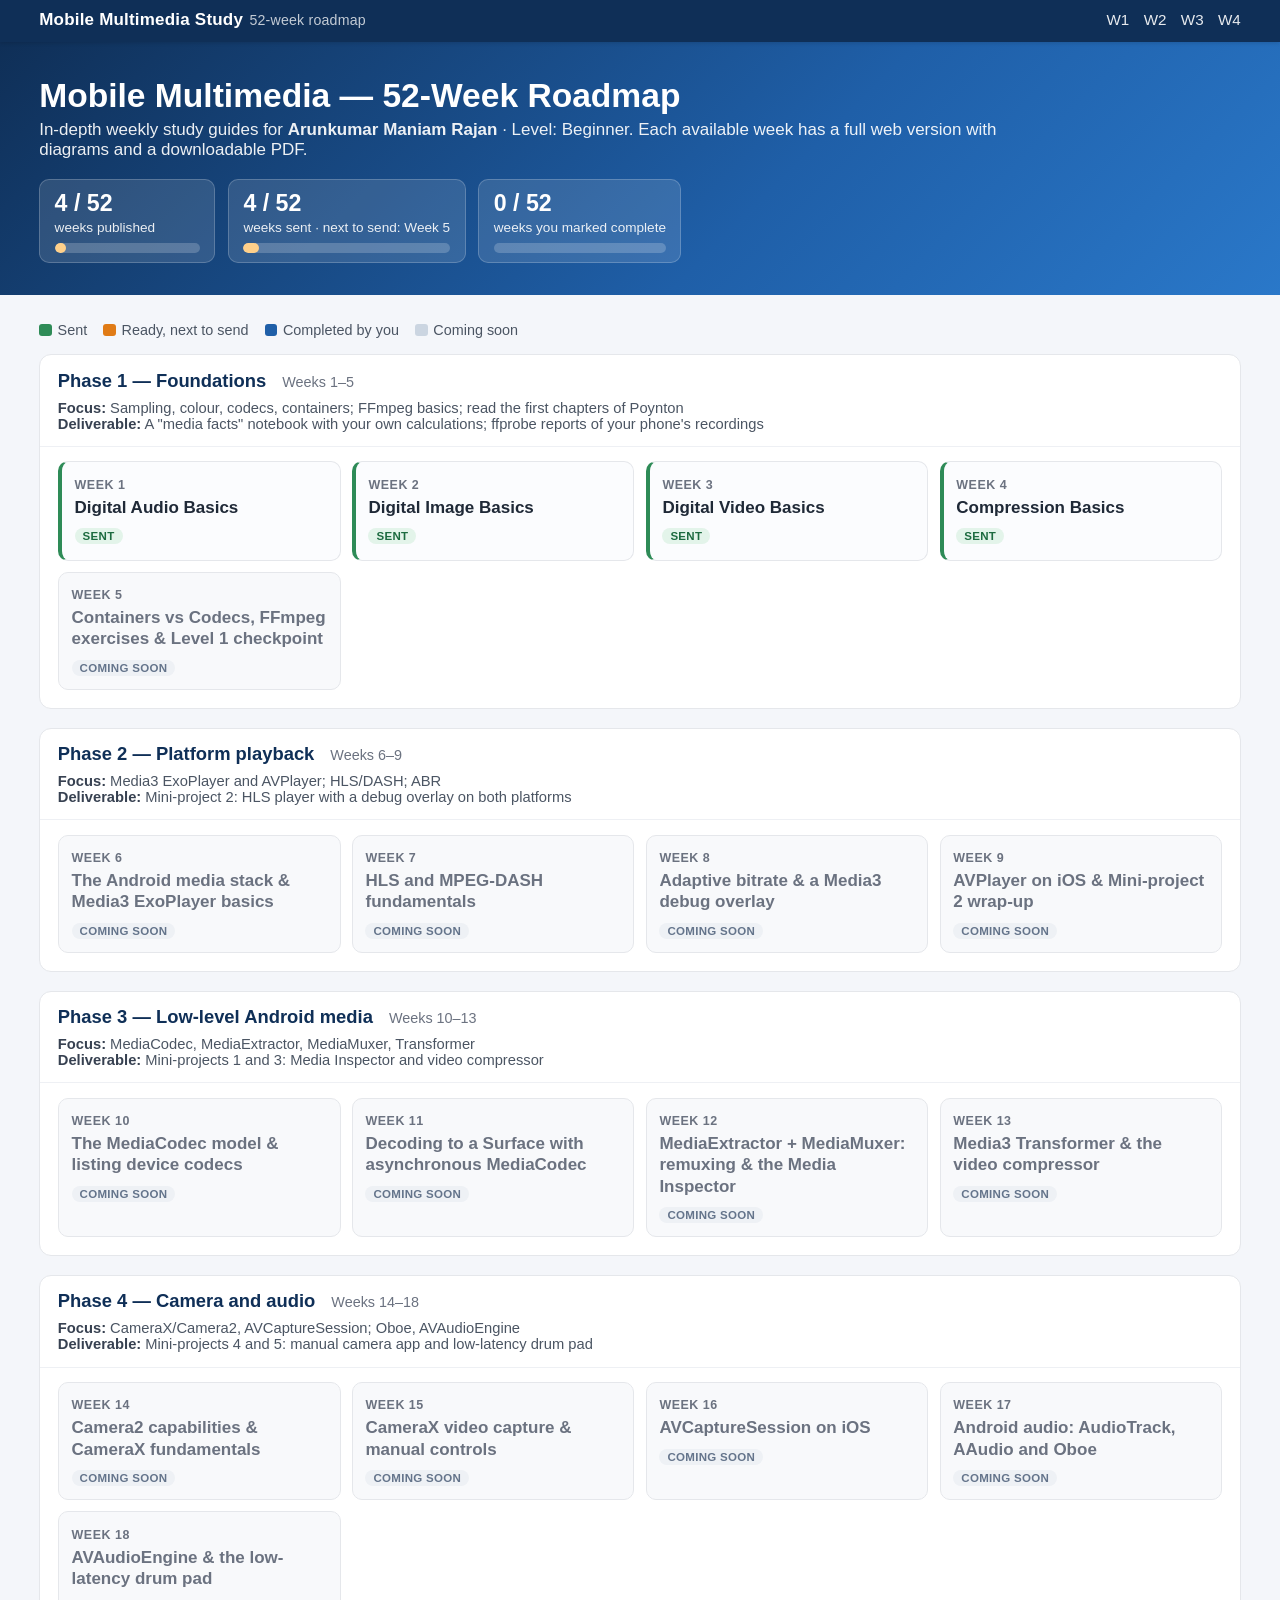
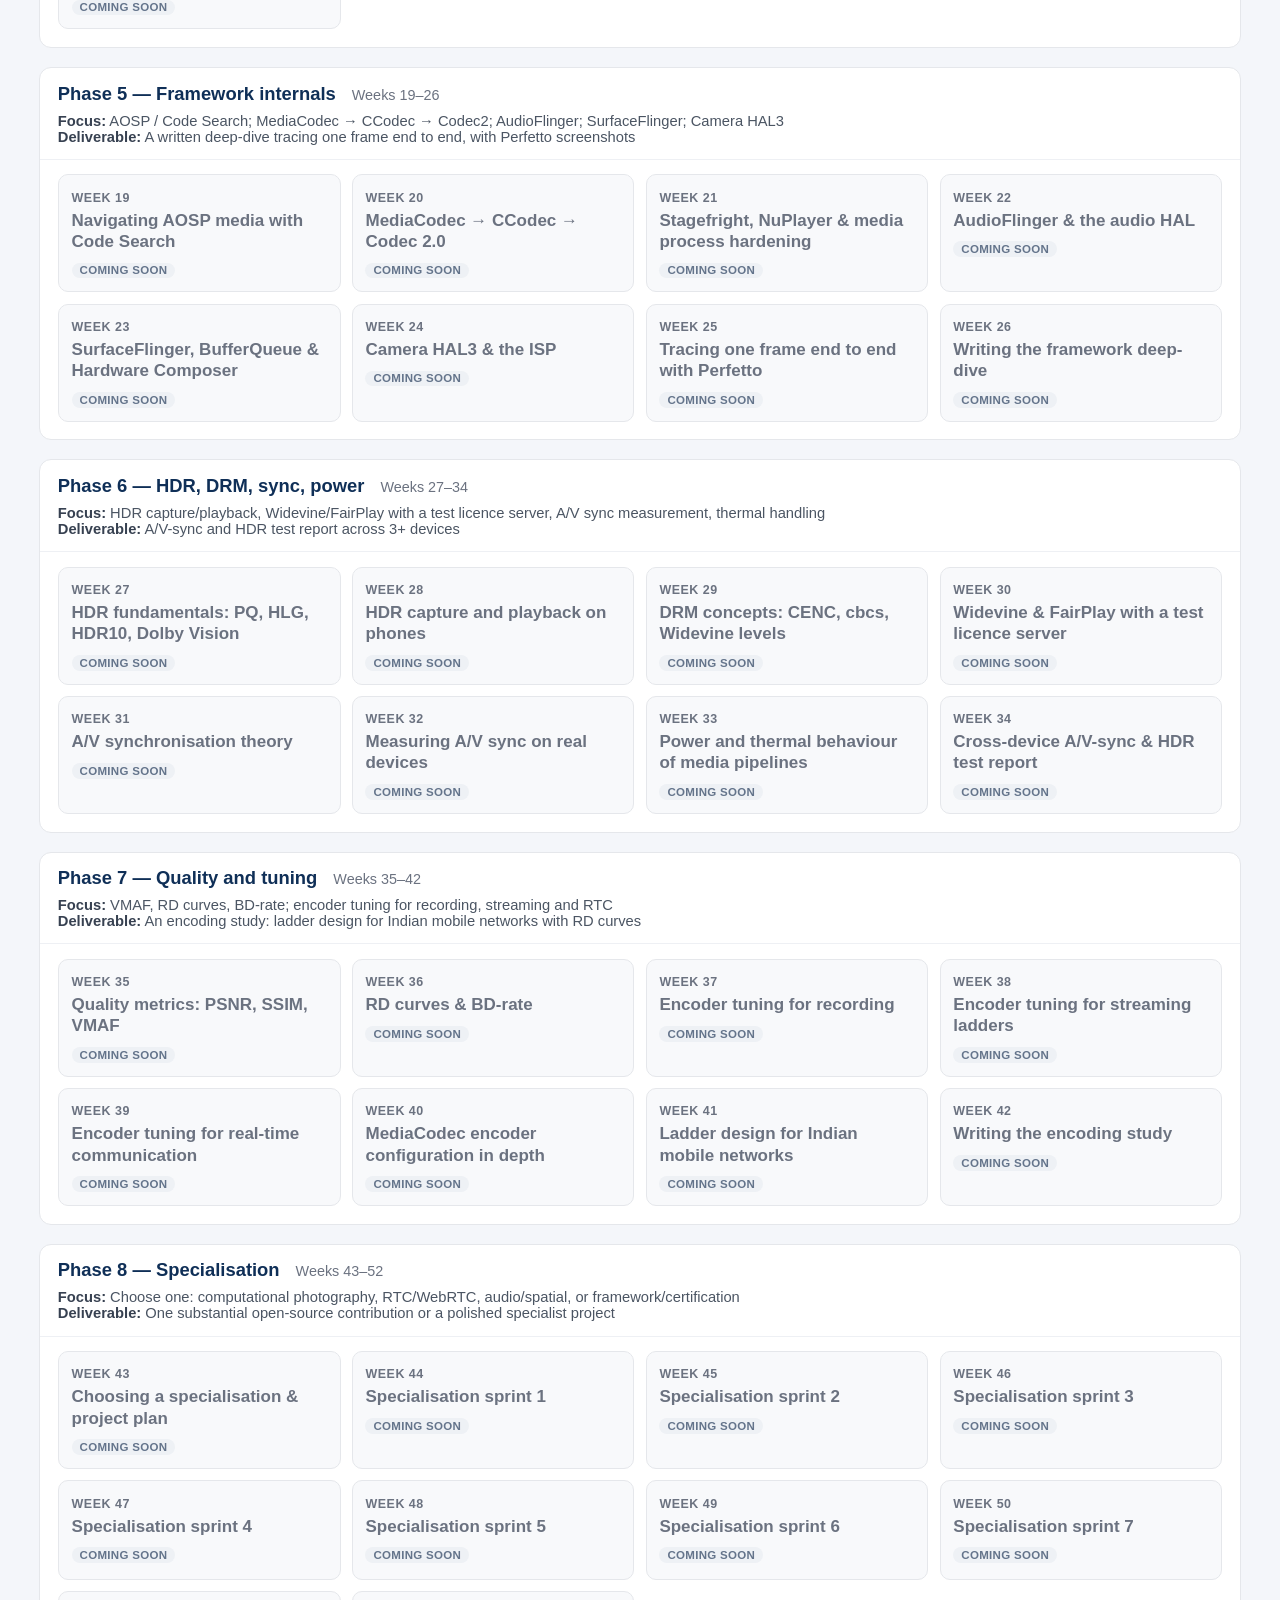
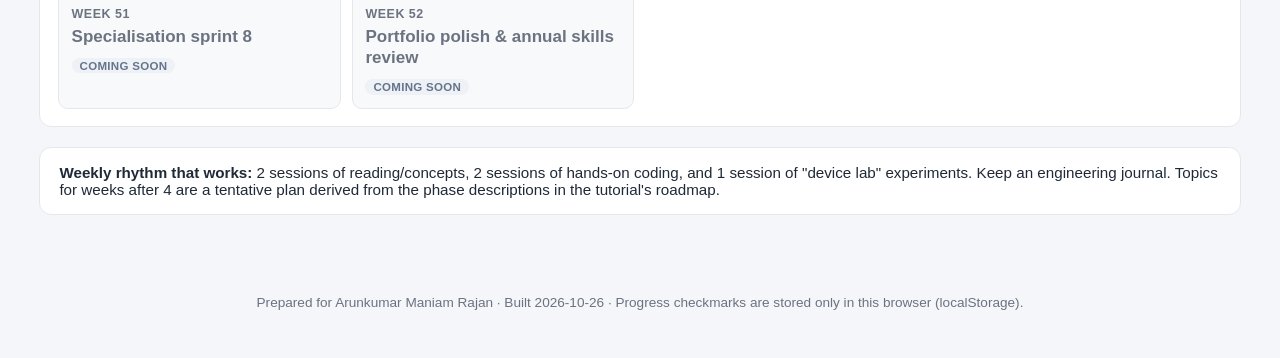
==== commit 0fe44c9e: "Week 4 sent: Compression Basics" ====
--- a/index.html
+++ b/index.html
@@ -12,7 +12,7 @@
   Each available week has a full web version with diagrams and a downloadable PDF.</p>
   <div class="stats">
     <div class="stat"><b>4 / 52</b><span>weeks published</span><div class="pbar"><i style="width:7.7%"></i></div></div>
-    <div class="stat"><b>3 / 52</b><span>weeks sent · next to send: Week 4</span><div class="pbar"><i style="width:5.8%"></i></div></div>
+    <div class="stat"><b>4 / 52</b><span>weeks sent · next to send: Week 5</span><div class="pbar"><i style="width:7.7%"></i></div></div>
     <div class="stat"><b id="stat-done">0 / 52</b><span>weeks you marked complete</span><div class="pbar"><i class="done" id="bar-done" style="width:0"></i></div></div>
   </div>
 </div></section>
@@ -21,7 +21,7 @@
   <span class="l-done">Completed by you</span><span class="l-soon">Coming soon</span></div>
   <section class="phase"><header><h2>Phase 1 — Foundations</h2>
 <span class="wk">Weeks 1–5</span><p><b>Focus:</b> Sampling, colour, codecs, containers; FFmpeg basics; read the first chapters of Poynton<br><b>Deliverable:</b> A &quot;media facts&quot; notebook with your own calculations; ffprobe reports of your phone&#x27;s recordings</p>
-</header><div class="weeks"><a class="card available" data-week="1" data-available="1" href="weeks/week-01.html"><span class="num">Week 1</span><span class="t">Digital Audio Basics</span><span class="badge b-sent">SENT</span></a><a class="card available" data-week="2" data-available="1" href="weeks/week-02.html"><span class="num">Week 2</span><span class="t">Digital Image Basics</span><span class="badge b-sent">SENT</span></a><a class="card available" data-week="3" data-available="1" href="weeks/week-03.html"><span class="num">Week 3</span><span class="t">Digital Video Basics</span><span class="badge b-sent">SENT</span></a><a class="card available ready" data-week="4" data-available="1" href="weeks/week-04.html"><span class="num">Week 4</span><span class="t">Compression Basics</span><span class="badge b-ready">READY · NEXT</span></a><div class="card soon" data-week="5" data-available="0"><span class="num">Week 5</span><span class="t">Containers vs Codecs, FFmpeg exercises &amp; Level 1 checkpoint</span><span class="badge b-soon">COMING SOON</span></div></div></section><section class="phase"><header><h2>Phase 2 — Platform playback</h2>
+</header><div class="weeks"><a class="card available" data-week="1" data-available="1" href="weeks/week-01.html"><span class="num">Week 1</span><span class="t">Digital Audio Basics</span><span class="badge b-sent">SENT</span></a><a class="card available" data-week="2" data-available="1" href="weeks/week-02.html"><span class="num">Week 2</span><span class="t">Digital Image Basics</span><span class="badge b-sent">SENT</span></a><a class="card available" data-week="3" data-available="1" href="weeks/week-03.html"><span class="num">Week 3</span><span class="t">Digital Video Basics</span><span class="badge b-sent">SENT</span></a><a class="card available" data-week="4" data-available="1" href="weeks/week-04.html"><span class="num">Week 4</span><span class="t">Compression Basics</span><span class="badge b-sent">SENT</span></a><div class="card soon" data-week="5" data-available="0"><span class="num">Week 5</span><span class="t">Containers vs Codecs, FFmpeg exercises &amp; Level 1 checkpoint</span><span class="badge b-soon">COMING SOON</span></div></div></section><section class="phase"><header><h2>Phase 2 — Platform playback</h2>
 <span class="wk">Weeks 6–9</span><p><b>Focus:</b> Media3 ExoPlayer and AVPlayer; HLS/DASH; ABR<br><b>Deliverable:</b> Mini-project 2: HLS player with a debug overlay on both platforms</p>
 </header><div class="weeks"><div class="card soon" data-week="6" data-available="0"><span class="num">Week 6</span><span class="t">The Android media stack &amp; Media3 ExoPlayer basics</span><span class="badge b-soon">COMING SOON</span></div><div class="card soon" data-week="7" data-available="0"><span class="num">Week 7</span><span class="t">HLS and MPEG-DASH fundamentals</span><span class="badge b-soon">COMING SOON</span></div><div class="card soon" data-week="8" data-available="0"><span class="num">Week 8</span><span class="t">Adaptive bitrate &amp; a Media3 debug overlay</span><span class="badge b-soon">COMING SOON</span></div><div class="card soon" data-week="9" data-available="0"><span class="num">Week 9</span><span class="t">AVPlayer on iOS &amp; Mini-project 2 wrap-up</span><span class="badge b-soon">COMING SOON</span></div></div></section><section class="phase"><header><h2>Phase 3 — Low-level Android media</h2>
 <span class="wk">Weeks 10–13</span><p><b>Focus:</b> MediaCodec, MediaExtractor, MediaMuxer, Transformer<br><b>Deliverable:</b> Mini-projects 1 and 3: Media Inspector and video compressor</p>
@@ -40,5 +40,5 @@
   "device lab" experiments. Keep an engineering journal. Topics for weeks after 4 are a tentative plan derived from the phase
   descriptions in the tutorial's roadmap.</div>
 </main>
-<footer class="site">Prepared for Arunkumar Maniam Rajan · Built 2026-10-19 ·
+<footer class="site">Prepared for Arunkumar Maniam Rajan · Built 2026-10-26 ·
 Progress checkmarks are stored only in this browser (localStorage).</footer></body></html>
